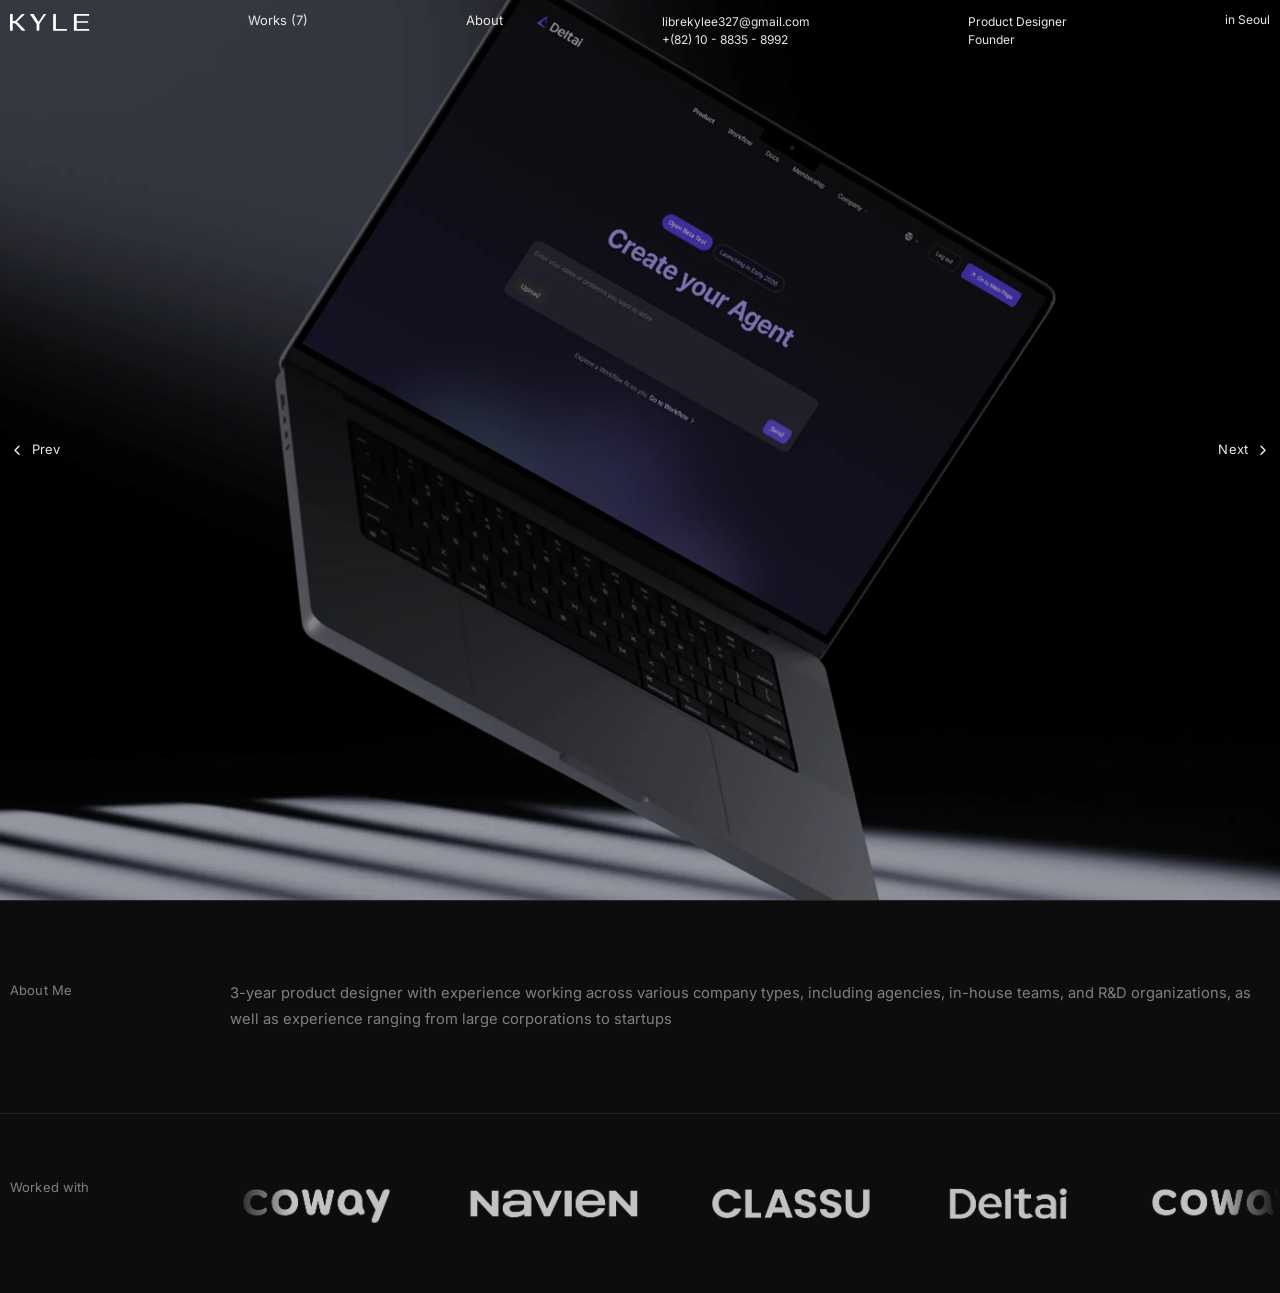
==== index.html @ 9da4c406 "about 페이지 추가" ====
<!DOCTYPE html>
<html lang="en">

<head>
  <meta charset="UTF-8">
  <meta name="viewport" content="width=device-width, initial-scale=1.0">
  <title>KYLE — Product Designer & Founder</title>
  <link rel="icon" type="image/png" href="assets/images/favicon.png">
  <!-- Open Graph -->
  <meta property="og:title" content="KYLE — Product Designer & Founder">
  <meta property="og:type" content="website">
  <meta property="og:url" content="https://leejaekyo.netlify.app">
  <meta property="og:image" content="https://leejaekyo.netlify.app/assets/images/OG Image.png">
  <!-- Twitter Card -->
  <meta name="twitter:card" content="summary_large_image">
  <meta name="twitter:title" content="KYLE — Product Designer & Founder">
  <meta name="twitter:image" content="https://leejaekyo.netlify.app/assets/images/OG Image.png">
  <link rel="preload" as="image" href="assets/images/hero-laptop.webp" type="image/webp">
  <link rel="preconnect" href="https://fonts.googleapis.com">
  <link rel="preconnect" href="https://fonts.gstatic.com" crossorigin>
  <link
    href="https://fonts.googleapis.com/css2?family=Inter:ital,wght@0,300;0,400;0,500;0,600;0,700;0,800;0,900;1,400&display=swap"
    rel="stylesheet">
  <link rel="stylesheet" href="css/reset.css">
  <link rel="stylesheet" href="css/variables.css">
  <link rel="stylesheet" href="css/typography.css">
  <link rel="stylesheet" href="css/header.css">
  <link rel="stylesheet" href="css/hero.css">
  <link rel="stylesheet" href="css/about.css">
  <link rel="stylesheet" href="css/marquee.css">
  <link rel="stylesheet" href="css/works.css">
  <link rel="stylesheet" href="css/responsive.css">
  <link rel="stylesheet" href="css/cursor-light.css">
</head>

<body>
  <div id="cursorLight" aria-hidden="true"></div>

  <header class="site-header" role="banner">
    <div class="header-inner">
      <a class="logo" href="index.html" aria-label="KYLE — Home">
        <img src="assets/images/header-logo.svg" alt="KYLE" class="logo-img">
      </a>
      <nav class="header-nav" aria-label="Main navigation">
        <a href="index.html#works" class="nav-link">Works <span class="works-count">(7)</span></a>
        <a href="about.html" class="nav-link">About</a>
      </nav>
      <div class="header-contact">
        <span>librekylee327@gmail.com</span>
        <span>+(82) 10 - 8835 - 8992</span>
      </div>
      <div class="header-role">
        <span>Product Designer</span>
        <span>Founder</span>
      </div>
      <div class="header-location">in Seoul</div>
      <button class="hamburger" aria-label="Open menu" aria-expanded="false" aria-controls="mobileNav">
        <span class="hamburger-line"></span>
        <span class="hamburger-line"></span>
        <span class="hamburger-line"></span>
      </button>
    </div>
    <nav class="mobile-nav" id="mobileNav" aria-hidden="true" aria-label="Mobile navigation">
      <a href="index.html#works">Works <span class="works-count">(7)</span></a>
      <a href="about.html">About</a>
      <span>librekylee327@gmail.com</span>
      <span>+(82) 10 - 8835 - 8992</span>
    </nav>
  </header>

  <!-- ─── View: Works ──────────────────────────────────────── -->
  <div id="viewWorks" hidden>
    <section class="works-page" aria-labelledby="works-heading">
      <div class="works-page-inner">
        <h1 class="works-heading" id="works-heading">
          Projects <span class="works-page-count"></span>
        </h1>
        <div class="works-grid">
          <article class="work-card">
            <p class="work-card-title">Deltai</p>
            <div class="work-card-thumb">
              <picture>
                <source srcset="assets/images/hero-laptop.webp" type="image/webp">
                <img src="assets/images/hero-laptop.png" alt="Deltai — AI agent design tool" loading="lazy">
              </picture>
            </div>
          </article>
          <article class="work-card">
            <p class="work-card-title">Classu</p>
            <div class="work-card-thumb">
              <picture>
                <source srcset="assets/images/hero-Classu.webp" type="image/webp">
                <img src="assets/images/hero-Classu.png" alt="Classu — mobile app" loading="lazy">
              </picture>
            </div>
          </article>
          <article class="work-card">
            <p class="work-card-title">Viewtiful Body</p>
            <div class="work-card-thumb">
              <picture>
                <source srcset="assets/images/hero-VB.webp" type="image/webp">
                <img src="assets/images/hero-VB.png" alt="Viewtiful Body — fitness app" loading="lazy">
              </picture>
            </div>
          </article>
          <article class="work-card">
            <p class="work-card-title">Ride Hailing</p>
            <div class="work-card-thumb">
              <picture>
                <source srcset="assets/images/hero-ridehailing.webp" type="image/webp">
                <img src="assets/images/hero-ridehailing.png" alt="Ride Hailing — in-car UI" loading="lazy">
              </picture>
            </div>
          </article>
          <article class="work-card">
            <p class="work-card-title">KD NAVIEN - Smart Navien GUI</p>
            <div class="work-card-thumb">
              <picture>
                <source srcset="assets/images/hero-KDN.webp" type="image/webp">
                <img src="assets/images/hero-KDN.png" alt="KD NAVIEN — Smart Navien GUI" loading="lazy">
              </picture>
            </div>
          </article>
          <article class="work-card">
            <p class="work-card-title">Movie Frame NFT Service</p>
            <div class="work-card-thumb">
              <picture>
                <source srcset="assets/images/hero-NFT.webp" type="image/webp">
                <img src="assets/images/hero-NFT.png" alt="Movie Frame NFT Service" loading="lazy">
              </picture>
            </div>
          </article>
          <article class="work-card">
            <p class="work-card-title">Vietnam E-Bike Platform(UNESCO Unitwin)</p>
            <div class="work-card-thumb">
              <picture>
                <source srcset="assets/images/hero-EV-Bike.webp" type="image/webp">
                <img src="assets/images/hero-EV-Bike.webp" alt="Vietnam E-Bike Platform — UNESCO Unitwin" loading="lazy">
              </picture>
            </div>
          </article>
        </div>
      </div>
    </section>
  </div>

  <!-- ─── View: Home ────────────────────────────────────────── -->
  <div id="viewHome">
    <main>

      <section class="hero" id="works" aria-label="Featured work">
        <div class="hero-image-wrapper">
          <picture>
            <source srcset="assets/images/hero-laptop.webp" type="image/webp">
            <img src="assets/images/hero-laptop.png" alt="Project showcase: MacBook displaying Create your Agent UI"
              class="hero-slide" id="heroSlideA" fetchpriority="high">
          </picture>
          <picture>
            <source srcset="assets/images/hero-Classu.webp" type="image/webp">
            <img src="assets/images/hero-Classu.png" alt="Project showcase: CLASSU" class="hero-slide" id="heroSlideB" loading="lazy">
          </picture>
          <picture>
            <source srcset="assets/images/hero-VB.webp" type="image/webp">
            <img src="assets/images/hero-VB.png" alt="Project showcase: VB" class="hero-slide" id="heroSlideC" loading="lazy">
          </picture>
          <picture>
            <source srcset="assets/images/hero-ridehailing.webp" type="image/webp">
            <img src="assets/images/hero-ridehailing.png" alt="Project showcase: Ride Hailing" class="hero-slide"
              id="heroSlideD" loading="lazy">
          </picture>
        </div>
        <button class="hero-nav hero-nav--prev" aria-label="Previous project">
          <svg width="14" height="14" viewBox="0 0 14 14" fill="none" aria-hidden="true">
            <path d="M9 11L5 7L9 3" stroke="currentColor" stroke-width="1.5" stroke-linecap="round"
              stroke-linejoin="round" />
          </svg>
          Prev
        </button>
        <button class="hero-nav hero-nav--next" aria-label="Next project">
          Next
          <svg width="14" height="14" viewBox="0 0 14 14" fill="none" aria-hidden="true">
            <path d="M5 3L9 7L5 11" stroke="currentColor" stroke-width="1.5" stroke-linecap="round"
              stroke-linejoin="round" />
          </svg>
        </button>
      </section>

      <section class="about-me" id="about" aria-labelledby="about-heading">
        <div class="about-inner">
          <h2 class="section-label" id="about-heading">About Me</h2>
          <div class="about-body">
            <p>3-year product designer with experience working across various company types, including agencies,
              in-house teams, and R&D organizations, as well as experience ranging from large corporations to startups
            </p>
          </div>
        </div>
      </section>

      <section class="worked-with" aria-label="Companies worked with">
        <div class="worked-with-inner">
          <h2 class="section-label">Worked with</h2>
          <div class="marquee-outer" aria-hidden="true">
            <div class="marquee-track" id="marqueeTrack">
              <span class="marquee-item"><img src="assets/images/logos/coway.png" alt="coway" class="brand-logo"></span>
              <span class="marquee-item"><img src="assets/images/logos/navien.png" alt="navien"
                  class="brand-logo"></span>
              <span class="marquee-item"><img src="assets/images/logos/classu.png" alt="CLASSU"
                  class="brand-logo"></span>
              <span class="marquee-item"><img src="assets/images/logos/deltai.png" alt="Deltai"
                  class="brand-logo"></span>
              <!-- Duplicate set for seamless infinite loop -->
              <span class="marquee-item" aria-hidden="true"><img src="assets/images/logos/coway.png" alt=""
                  class="brand-logo"></span>
              <span class="marquee-item" aria-hidden="true"><img src="assets/images/logos/navien.png" alt=""
                  class="brand-logo"></span>
              <span class="marquee-item" aria-hidden="true"><img src="assets/images/logos/classu.png" alt=""
                  class="brand-logo"></span>
              <span class="marquee-item" aria-hidden="true"><img src="assets/images/logos/deltai.png" alt=""
                  class="brand-logo"></span>
            </div>
          </div>
        </div>
      </section>

    </main>
  </div><!-- /viewHome -->

  <script src="js/nav.js"></script>
  <script src="js/marquee.js"></script>
  <script src="js/hero.js"></script>
  <script src="js/works.js"></script>
  <script src="js/cursor-light.js"></script>
</body>

</html>
---- css/variables.css ----
:root {
  /* Colors — surfaces */
  --color-bg:             #0d0d0d;
  --color-bg-hero:        #111111;

  /* Colors — text hierarchy */
  /* --color-fg       10.7:1 contrast — primary body text, softer than pure white */
  /* --color-fg-muted  4.9:1 contrast — secondary labels, captions (WCAG AA ✓)   */
  /* --color-fg-dim    2.5:1           — decorative only, never for readable text  */
  /* --color-fg-overlay 21:1           — text on dark images / transparent header */
  --color-fg:             #c0c0c0;
  --color-fg-muted:       #808080;
  --color-fg-dim:         #484848;
  --color-fg-overlay:     #e8e8e8;

  /* Colors — borders */
  --color-border:         rgba(255, 255, 255, 0.10);
  --color-border-strong:  rgba(255, 255, 255, 0.16);

  /* Typography */
  --font-primary: 'Inter', -apple-system, BlinkMacSystemFont, 'Segoe UI', sans-serif;

  /* Layout */
  --header-height:      52px;
  --container-max:      1440px;
  --pad-desktop:        10px;
  --pad-tablet:         10px;
  --pad-mobile:         20px;

  /* Animation */
  --marquee-duration:   32s;
  --ease-out:           cubic-bezier(0.16, 1, 0.3, 1);
  --transition-fast:    120ms ease;
  --transition-base:    220ms ease;
}
---- css/typography.css ----
body {
  font-family: var(--font-primary);
  font-size: 14px;
  line-height: 1.5;
  font-weight: 400;
}

.section-label {
  font-size: 13px;
  font-weight: 400;
  color: var(--color-fg-muted);
  letter-spacing: 0.01em;
  line-height: 1.4;
}
---- css/header.css ----
.site-header {
  position: fixed;
  top: 0;
  left: 0;
  right: 0;
  z-index: 100;
  height: var(--header-height);
  /* Transparent — overlays hero image, no background fill */
}

/* ─── Flex row: each item is a direct participant in space-between ── */
.header-inner {
  display: flex;
  justify-content: space-between;
  align-items: flex-start;
  height: 100%;
  padding: 14px var(--pad-desktop) 0;
  max-width: var(--container-max);
  margin: 0 auto;
}

/* ─── Logo ───────────────────────────────────────────────────── */
.logo {
  display: flex;
  align-items: flex-start;
  flex-shrink: 0;
}

.logo-img {
  height: 17px;
  width: auto;
  display: block;
}

/* ─── Nav: display:contents makes each <a> a direct flex item ── */
.header-nav {
  display: contents;
}

.nav-link {
  font-size: 13px;
  font-weight: 400;
  color: var(--color-fg-overlay);
  line-height: 1;
  white-space: nowrap;
  transition: color var(--transition-fast);
}

.nav-link:hover {
  color: var(--color-fg);
}

.works-count {
  color: var(--color-fg-overlay);
}

/* ─── Contact — left-aligned, two lines ─────────────────────── */
.header-contact {
  display: flex;
  flex-direction: column;
  align-items: flex-start;
  gap: 2px;
}

.header-contact span {
  font-size: 12px;
  color: var(--color-fg-overlay);
  line-height: 1.3;
  white-space: nowrap;
}

/* ─── Role — left-aligned, two lines ────────────────────────── */
.header-role {
  display: flex;
  flex-direction: column;
  align-items: flex-start;
  gap: 2px;
}

.header-role span {
  font-size: 12px;
  color: var(--color-fg-overlay);
  line-height: 1.3;
  white-space: nowrap;
}

/* ─── Location ───────────────────────────────────────────────── */
.header-location {
  font-size: 12px;
  color: var(--color-fg-overlay);
  line-height: 1;
  white-space: nowrap;
}

/* ─── Hamburger (hidden on desktop/tablet) ───────────────────── */
.hamburger {
  display: none;
  flex-direction: column;
  justify-content: flex-start;
  gap: 5px;
  width: 20px;
  flex-shrink: 0;
  padding-top: 1px;
}

.hamburger-line {
  display: block;
  width: 100%;
  height: 1px;
  background: var(--color-fg-overlay);
  transition: transform var(--transition-base), opacity var(--transition-base);
}

.hamburger[aria-expanded="true"] .hamburger-line:nth-child(1) {
  transform: translateY(6px) rotate(45deg);
}

.hamburger[aria-expanded="true"] .hamburger-line:nth-child(2) {
  opacity: 0;
}

.hamburger[aria-expanded="true"] .hamburger-line:nth-child(3) {
  transform: translateY(-6px) rotate(-45deg);
}

/* ─── Mobile nav drawer (gets background to be readable) ─────── */
.mobile-nav {
  display: none;
  flex-direction: column;
  position: absolute;
  top: var(--header-height);
  left: 0;
  right: 0;
  background: var(--color-bg);
  border-bottom: 1px solid var(--color-border);
  pointer-events: none;
  opacity: 0;
  transform: translateY(-8px);
  transition: opacity var(--transition-base), transform var(--transition-base);
}

.mobile-nav.mobile-nav--open {
  pointer-events: auto;
  opacity: 1;
  transform: translateY(0);
}

.mobile-nav a {
  display: block;
  padding: 14px var(--pad-mobile);
  font-size: 14px;
  color: var(--color-fg-overlay);
  border-bottom: 1px solid var(--color-border);
  transition: color var(--transition-fast);
}

.mobile-nav a:hover {
  color: var(--color-fg);
}
---- css/hero.css ----
.hero {
  position: relative;
  width: 100%;
  height: 100vh;
  overflow: hidden;
  background: var(--color-bg-hero);
  display: flex;
  align-items: center;
  justify-content: center;
}

/* Clips the zoom effect to hero bounds */
.hero-image-wrapper {
  position: absolute;
  inset: 0;
  overflow: hidden;
}

/* Slide: hidden by default, active slide fades in and zooms */
.hero-slide {
  position: absolute;
  inset: 0;
  width: 100%;
  height: 100%;
  object-fit: cover;
  object-position: center center;
  transform-origin: center center;
  transform: scale(1);
  opacity: 0;
  will-change: transform, opacity;
  transition: transform 4s linear, opacity 2s ease;
}

.hero-slide--active {
  opacity: 1;
}

.hero-slide--zoomed {
  transform: scale(1.15);
}

/* ─── Prev / Next controls ───────────────────────────────────── */
.hero-nav {
  position: absolute;
  top: 50%;
  transform: translateY(-50%);
  display: flex;
  align-items: center;
  gap: 8px;
  font-size: 13px;
  font-weight: 400;
  color: var(--color-fg-overlay);
  z-index: 10;
  transition: color var(--transition-fast);
  letter-spacing: 0.01em;
}

.hero-nav:hover {
  color: var(--color-fg-overlay);
}

.hero-nav--prev {
  left: var(--pad-desktop);
}

.hero-nav--next {
  right: var(--pad-desktop);
}

.hero-nav svg {
  flex-shrink: 0;
  transition: transform var(--transition-fast);
}

.hero-nav--prev:hover svg {
  transform: translateX(-3px);
}

.hero-nav--next:hover svg {
  transform: translateX(3px);
}
---- css/about.css ----
.about-me {
  border-top: 1px solid var(--color-border);
  scroll-margin-top: var(--header-height);
}

.about-inner {
  display: grid;
  grid-template-columns: 220px 1fr;
  gap: var(--space-section, 0);
  padding: 80px var(--pad-desktop);
  max-width: var(--container-max);
  margin: 0 auto;
}

.about-body p {
  font-size: clamp(14px, 1.15vw, 16px);
  font-weight: 400;
  color: var(--color-fg-muted);
  line-height: 1.75;
  width: 100%;
}
---- css/marquee.css ----
.worked-with {
  border-top: 1px solid var(--color-border);
}

.worked-with-inner {
  display: grid;
  grid-template-columns: 220px 1fr;
  align-items: start;
  padding: 64px 0 64px var(--pad-desktop);
  max-width: var(--container-max);
  margin: 0 auto;
  overflow: hidden;
}

/* ─── Marquee track ──────────────────────────────────────────── */
.marquee-outer {
  overflow: hidden;
  /* Soft fade at left and right edges */
  -webkit-mask-image: linear-gradient(
    to right,
    transparent 0%,
    black 6%,
    black 94%,
    transparent 100%
  );
  mask-image: linear-gradient(
    to right,
    transparent 0%,
    black 6%,
    black 94%,
    transparent 100%
  );
}

.marquee-track {
  display: flex;
  align-items: center;
  gap: clamp(32px, 5vw, 80px);
  width: max-content;
  animation: marquee-scroll var(--marquee-duration) linear infinite;
  will-change: transform;
}

.marquee-outer:hover .marquee-track {
  animation-play-state: paused;
}

@keyframes marquee-scroll {
  from { transform: translateX(0); }
  to   { transform: translateX(-50%); }
}

/* ─── Brand logo images ──────────────────────────────────────── */
.marquee-item {
  display: flex;
  align-items: center;
  flex-shrink: 0;
}

.brand-logo {
  height: clamp(29px, 4vw, 52px);
  width: auto;
  object-fit: contain;
  /* Force white on dark background */
  filter: brightness(0) invert(1);
  opacity: 0.75;
  transition: opacity var(--transition-fast);
}

.marquee-item:hover .brand-logo {
  opacity: 1;
}
---- css/works.css ----
/* ─── Works page (shown when navigating to #works) ──────────── */
.works-page {
  min-height: 100vh;
  padding-top: 132px;
  padding-bottom: 80px;
}

.works-page-inner {
  width: 100%;
  max-width: var(--container-max);
  margin: 0 auto;
  padding: 0 var(--pad-desktop);
}

.works-heading {
  font-size: 36px;
  font-weight: 300;
  color: var(--color-fg-muted);
  line-height: 1;
  letter-spacing: -0.02em;
  margin-bottom: 48px;
}

/* ─── Grid ──────────────────────────────────────────────────── */
.works-grid {
  display: grid;
  grid-template-columns: repeat(4, 1fr);
  column-gap: 2px;
  row-gap: 32px;
}

/* ─── Card ──────────────────────────────────────────────────── */
.work-card {
  display: flex;
  flex-direction: column;
  gap: 16px;
}

.work-card-title {
  font-size: 13px;
  font-weight: 400;
  color: var(--color-fg-muted);
  line-height: 1;
}

.work-card-thumb {
  overflow: hidden;
  width: 100%;
  aspect-ratio: 4 / 3;
}

.work-card-thumb img {
  width: 100%;
  height: 100%;
  object-fit: cover;
  display: block;
  will-change: transform;
  /* 이탈: 빠르게 복귀 */
  transition: transform 350ms var(--ease-out);
}

.work-card:hover .work-card-thumb img {
  transform: scale(1.05);
  /* 진입: 살짝 오버슈트하는 스프링감 */
  transition: transform 800ms cubic-bezier(0.34, 1.56, 0.64, 1);
}
---- css/responsive.css ----
/* ════════════════════════════════════════════════════════════════
   Responsive — desktop-first
   Breakpoints: 800px (tablet)  |  480px (mobile)
   ════════════════════════════════════════════════════════════════ */

/* ─── Tablet: ≤ 800px ────────────────────────────────────────── */
@media (max-width: 800px) {

  /* Header: tighter padding, hide role — 5 items remain: KYLE | Works | About | contact | in Seoul */
  .header-inner {
    padding: 14px var(--pad-tablet) 0;
  }

  .header-role {
    display: none;
  }

  /* Hero */
  .hero-nav--prev { left: var(--pad-tablet); }
  .hero-nav--next { right: var(--pad-tablet); }

  /* About Me */
  .about-inner {
    padding: 64px var(--pad-tablet);
  }

  /* Worked With */
  .worked-with-inner {
    padding: 48px 0 48px var(--pad-tablet);
  }

  /* Works page */
  .works-page-inner {
    padding: 0 var(--pad-tablet);
  }

  .works-heading {
    font-size: 30px;
    margin-bottom: 32px;
  }

  .works-grid {
    grid-template-columns: repeat(2, 1fr);
  }
}

/* ─── Mobile: ≤ 480px ────────────────────────────────────────── */
@media (max-width: 480px) {

  /* Header: 3 items remain — KYLE | contact | hamburger */
  .header-inner {
    padding: 14px var(--pad-mobile) 0;
  }

  /* Hide nav links individually (nav itself is display:contents) */
  .nav-link {
    display: none;
  }

  .header-role,
  .header-location {
    display: none;
  }

  .hamburger {
    display: flex;
  }

  .mobile-nav {
    display: flex;
  }

  .header-contact a {
    font-size: 11px;
  }

  /* Hero */
  .hero-nav {
    font-size: 12px;
    top: auto;
    transform: none;
    bottom: 20px;
  }

  .hero-nav--prev { left: var(--pad-mobile); }
  .hero-nav--next { right: var(--pad-mobile); }

  /* About Me — single column */
  .about-inner {
    grid-template-columns: 1fr;
    gap: 16px;
    padding: 48px var(--pad-mobile);
  }

  /* Worked With — label stacks above marquee */
  .worked-with-inner {
    grid-template-columns: 1fr;
    gap: 24px;
    padding: 40px 0 40px var(--pad-mobile);
  }

  .brand-logo {
    height: clamp(28px, 8vw, 44px);
  }

  /* Works page */
  .works-page {
    padding-top: calc(var(--header-height) + 32px);
    padding-bottom: 48px;
  }

  .works-page-inner {
    padding: 0 var(--pad-mobile);
  }

  .works-heading {
    font-size: 26px;
    margin-bottom: 24px;
  }

  .works-grid {
    grid-template-columns: 1fr;
    column-gap: 0;
    row-gap: 24px;
  }
}
---- css/cursor-light.css ----
#cursorLight {
  position: fixed;
  inset: 0;
  pointer-events: none;
  z-index: 9999;
  opacity: 0;
  transition: opacity 600ms var(--ease-out);
  background: radial-gradient(
    280px circle at var(--mx, -9999px) var(--my, -9999px),
    rgba(200, 200, 220, 0.035),
    transparent 70%
  );
}

#cursorLight.is-active {
  opacity: 1;
}

@media (hover: none) {
  #cursorLight {
    display: none;
  }
}
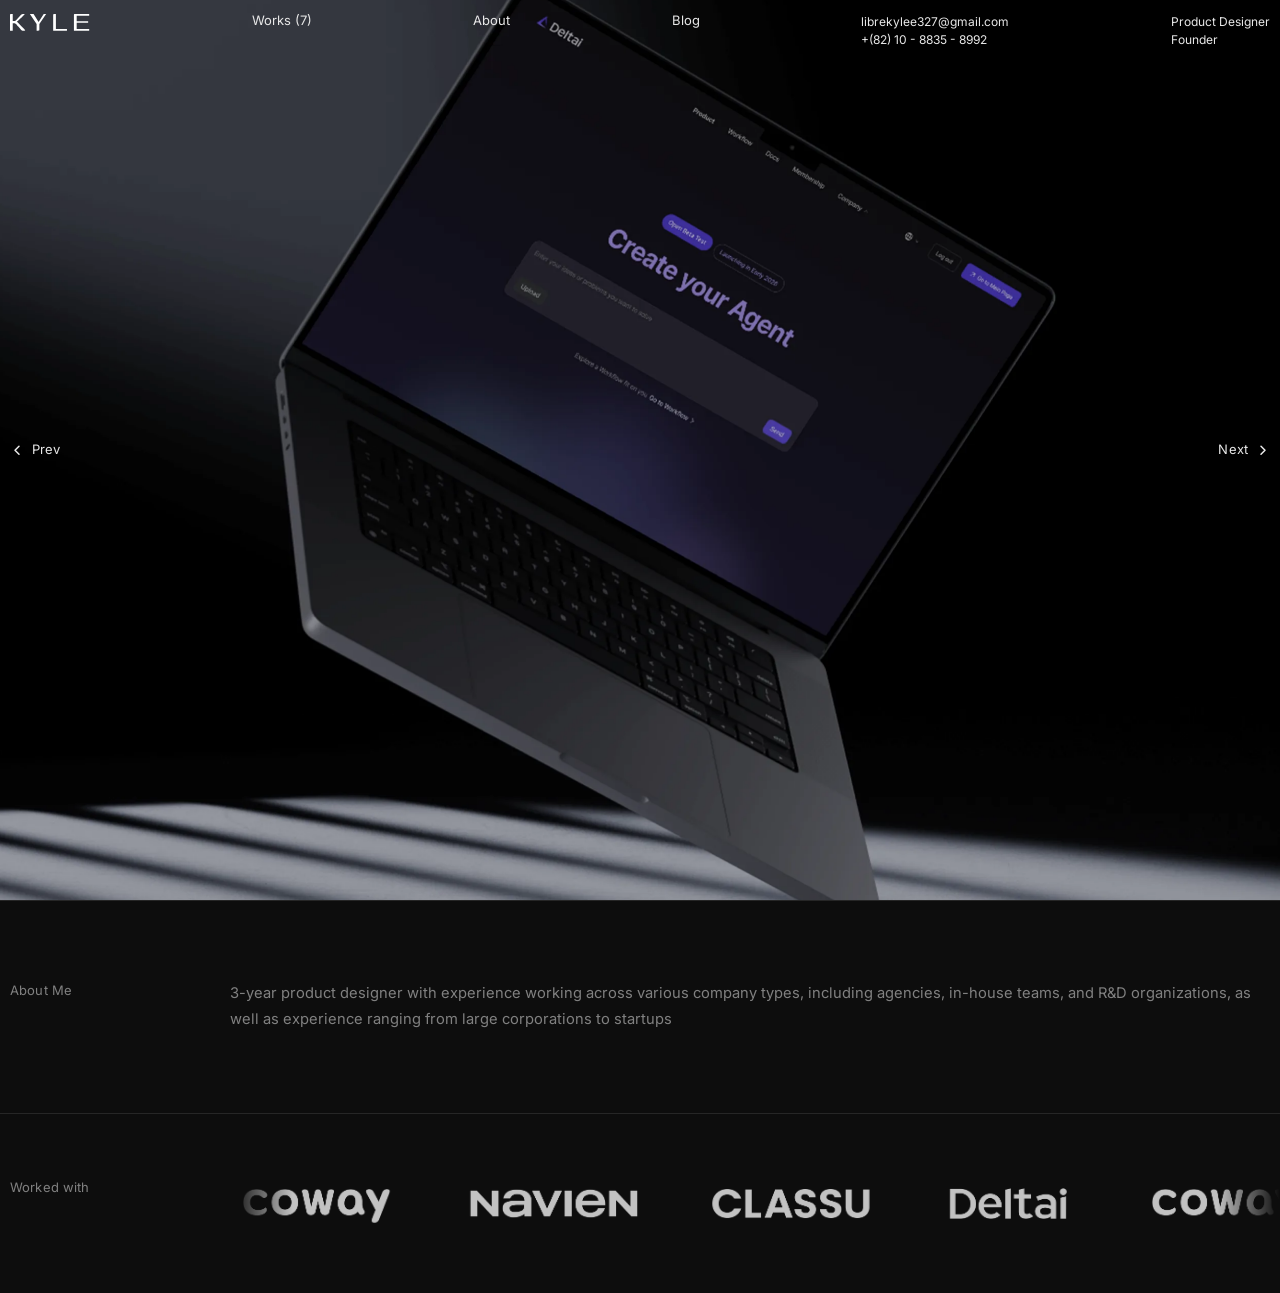
==== commit 8a75d66e: "GNB 변경" ====
--- a/index.html
+++ b/index.html
@@ -3,7 +3,7 @@
 
 <head>
   <meta charset="UTF-8">
-  <meta name="viewport" content="width=device-width, initial-scale=1.0">
+  <meta name="viewport" content="width=device-width, initial-scale=1.0, viewport-fit=cover">
   <title>KYLE — Product Designer & Founder</title>
   <link rel="icon" type="image/png" href="assets/images/favicon.png">
   <!-- Open Graph -->
@@ -38,33 +38,37 @@
 
   <header class="site-header" role="banner">
     <div class="header-inner">
-      <a class="logo" href="index.html" aria-label="KYLE — Home">
+      <a class="logo" href="#" aria-label="KYLE — Home">
         <img src="assets/images/header-logo.svg" alt="KYLE" class="logo-img">
       </a>
+
       <nav class="header-nav" aria-label="Main navigation">
-        <a href="index.html#works" class="nav-link">Works <span class="works-count">(7)</span></a>
+        <a href="#works" class="nav-link">Works <span class="works-count">(4)</span></a>
         <a href="about.html" class="nav-link">About</a>
+        <a href="blog.html" class="nav-link">Blog</a>
       </nav>
+
       <div class="header-contact">
-        <span>librekylee327@gmail.com</span>
-        <span>+(82) 10 - 8835 - 8992</span>
+        <a href="mailto:librekylee327@gmail.com">librekylee327@gmail.com</a>
+        <a href="tel:+821088358992">+(82) 10 - 8835 - 8992</a>
       </div>
+
       <div class="header-role">
         <span>Product Designer</span>
         <span>Founder</span>
       </div>
-      <div class="header-location">in Seoul</div>
+
       <button class="hamburger" aria-label="Open menu" aria-expanded="false" aria-controls="mobileNav">
         <span class="hamburger-line"></span>
         <span class="hamburger-line"></span>
         <span class="hamburger-line"></span>
       </button>
     </div>
+
     <nav class="mobile-nav" id="mobileNav" aria-hidden="true" aria-label="Mobile navigation">
-      <a href="index.html#works">Works <span class="works-count">(7)</span></a>
+      <a href="#works">Works <span class="works-count">(4)</span></a>
       <a href="about.html">About</a>
-      <span>librekylee327@gmail.com</span>
-      <span>+(82) 10 - 8835 - 8992</span>
+      <a href="blog.html">Blog</a>
     </nav>
   </header>
 
--- a/css/header.css
+++ b/css/header.css
@@ -4,7 +4,8 @@
   left: 0;
   right: 0;
   z-index: 100;
-  height: var(--header-height);
+  height: calc(var(--header-height) + env(safe-area-inset-top));
+  padding-top: env(safe-area-inset-top);
   /* Transparent — overlays hero image, no background fill */
 }
 
@@ -62,11 +63,20 @@
   gap: 2px;
 }
 
+.header-contact a,
 .header-contact span {
   font-size: 12px;
   color: var(--color-fg-overlay);
   line-height: 1.3;
   white-space: nowrap;
+}
+
+.header-contact a {
+  transition: color var(--transition-fast);
+}
+
+.header-contact a:hover {
+  color: var(--color-fg);
 }
 
 /* ─── Role — left-aligned, two lines ────────────────────────── */
@@ -81,14 +91,6 @@
   font-size: 12px;
   color: var(--color-fg-overlay);
   line-height: 1.3;
-  white-space: nowrap;
-}
-
-/* ─── Location ───────────────────────────────────────────────── */
-.header-location {
-  font-size: 12px;
-  color: var(--color-fg-overlay);
-  line-height: 1;
   white-space: nowrap;
 }
 
@@ -131,7 +133,6 @@
   top: var(--header-height);
   left: 0;
   right: 0;
-  background: var(--color-bg);
   border-bottom: 1px solid var(--color-border);
   pointer-events: none;
   opacity: 0;
--- a/css/responsive.css
+++ b/css/responsive.css
@@ -70,7 +70,8 @@
     display: flex;
   }
 
-  .header-contact a {
+  .header-contact a,
+  .header-contact span {
     font-size: 11px;
   }
 
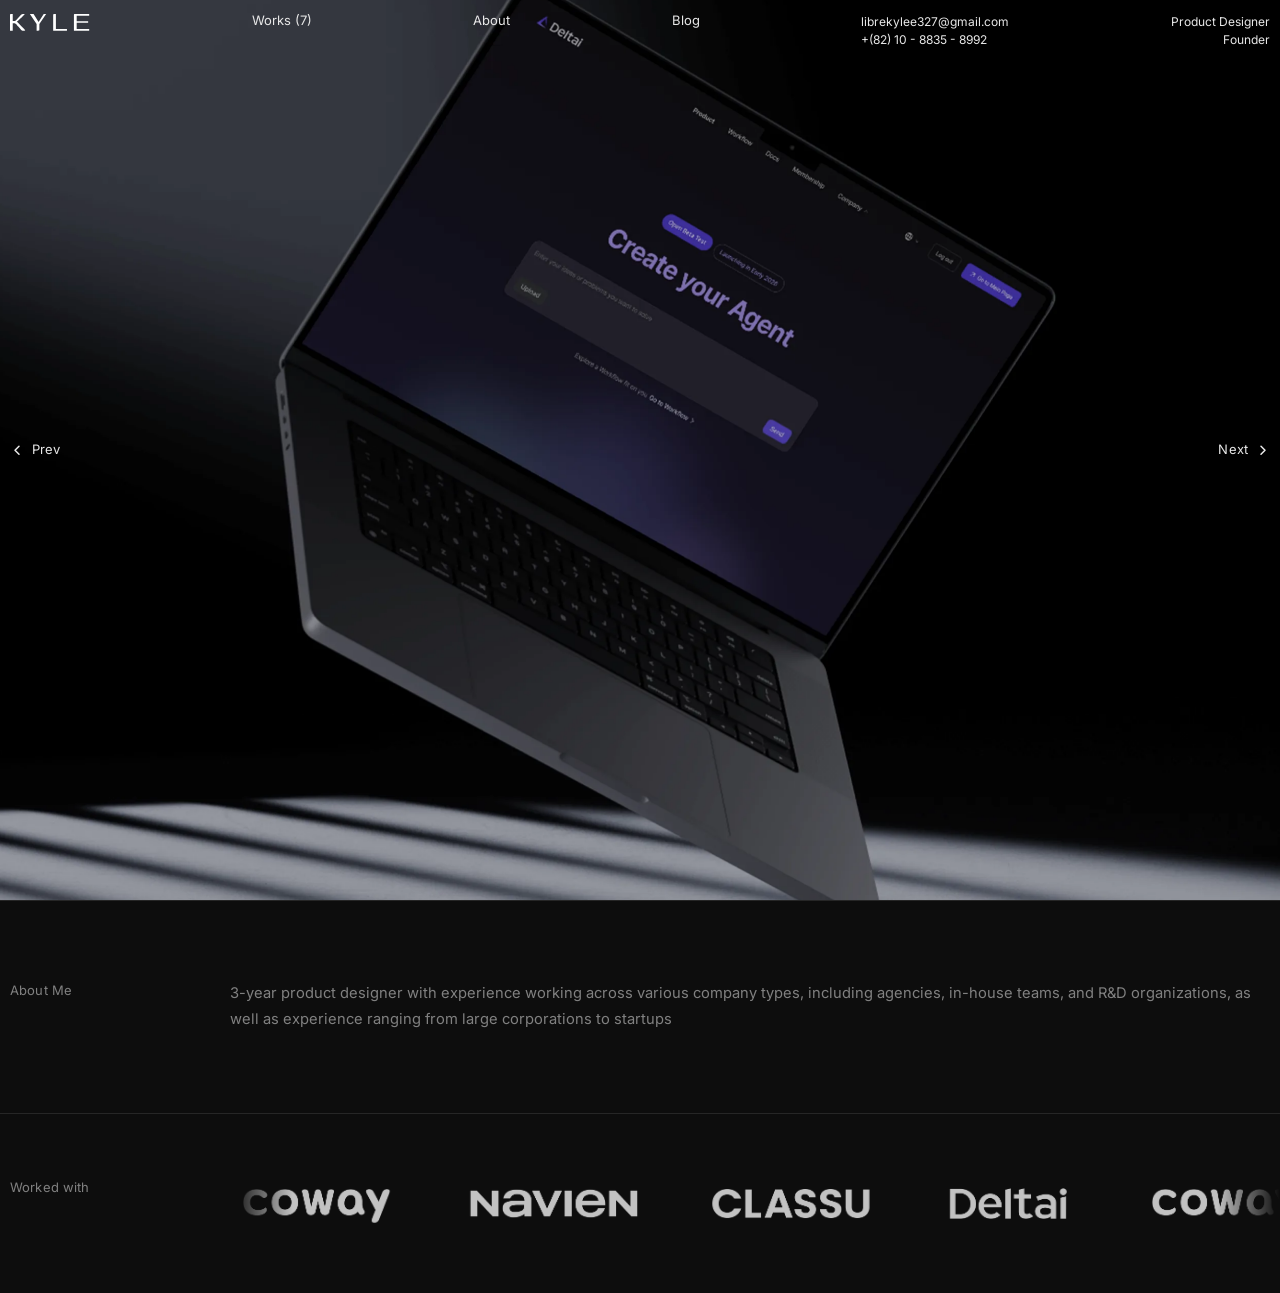
==== commit 200bcbc0: "Blog 페이지 생성" ====
--- a/index.html
+++ b/index.html
@@ -36,41 +36,7 @@
 <body>
   <div id="cursorLight" aria-hidden="true"></div>
 
-  <header class="site-header" role="banner">
-    <div class="header-inner">
-      <a class="logo" href="#" aria-label="KYLE — Home">
-        <img src="assets/images/header-logo.svg" alt="KYLE" class="logo-img">
-      </a>
-
-      <nav class="header-nav" aria-label="Main navigation">
-        <a href="#works" class="nav-link">Works <span class="works-count">(4)</span></a>
-        <a href="about.html" class="nav-link">About</a>
-        <a href="blog.html" class="nav-link">Blog</a>
-      </nav>
-
-      <div class="header-contact">
-        <a href="mailto:librekylee327@gmail.com">librekylee327@gmail.com</a>
-        <a href="tel:+821088358992">+(82) 10 - 8835 - 8992</a>
-      </div>
-
-      <div class="header-role">
-        <span>Product Designer</span>
-        <span>Founder</span>
-      </div>
-
-      <button class="hamburger" aria-label="Open menu" aria-expanded="false" aria-controls="mobileNav">
-        <span class="hamburger-line"></span>
-        <span class="hamburger-line"></span>
-        <span class="hamburger-line"></span>
-      </button>
-    </div>
-
-    <nav class="mobile-nav" id="mobileNav" aria-hidden="true" aria-label="Mobile navigation">
-      <a href="#works">Works <span class="works-count">(4)</span></a>
-      <a href="about.html">About</a>
-      <a href="blog.html">Blog</a>
-    </nav>
-  </header>
+  <div id="header-placeholder"></div>
 
   <!-- ─── View: Works ──────────────────────────────────────── -->
   <div id="viewWorks" hidden>
@@ -229,7 +195,7 @@
     </main>
   </div><!-- /viewHome -->
 
-  <script src="js/nav.js"></script>
+  <script src="js/header.js"></script>
   <script src="js/marquee.js"></script>
   <script src="js/hero.js"></script>
   <script src="js/works.js"></script>
--- a/css/header.css
+++ b/css/header.css
@@ -47,7 +47,8 @@
   transition: color var(--transition-fast);
 }
 
-.nav-link:hover {
+.nav-link:hover,
+.nav-link--active {
   color: var(--color-fg);
 }
 
@@ -83,7 +84,7 @@
 .header-role {
   display: flex;
   flex-direction: column;
-  align-items: flex-start;
+  align-items: flex-end;
   gap: 2px;
 }
 
--- a/css/responsive.css
+++ b/css/responsive.css
@@ -6,7 +6,7 @@
 /* ─── Tablet: ≤ 800px ────────────────────────────────────────── */
 @media (max-width: 800px) {
 
-  /* Header: tighter padding, hide role — 5 items remain: KYLE | Works | About | contact | in Seoul */
+  /* Header: tighter padding, hide role — KYLE | Works | About | Blog | contact */
   .header-inner {
     padding: 14px var(--pad-tablet) 0;
   }
@@ -47,7 +47,7 @@
 /* ─── Mobile: ≤ 480px ────────────────────────────────────────── */
 @media (max-width: 480px) {
 
-  /* Header: 3 items remain — KYLE | contact | hamburger */
+  /* Header: 3 items remain — KYLE | contact | hamburger (nav links → mobile drawer) */
   .header-inner {
     padding: 14px var(--pad-mobile) 0;
   }
@@ -57,8 +57,7 @@
     display: none;
   }
 
-  .header-role,
-  .header-location {
+  .header-role {
     display: none;
   }
 
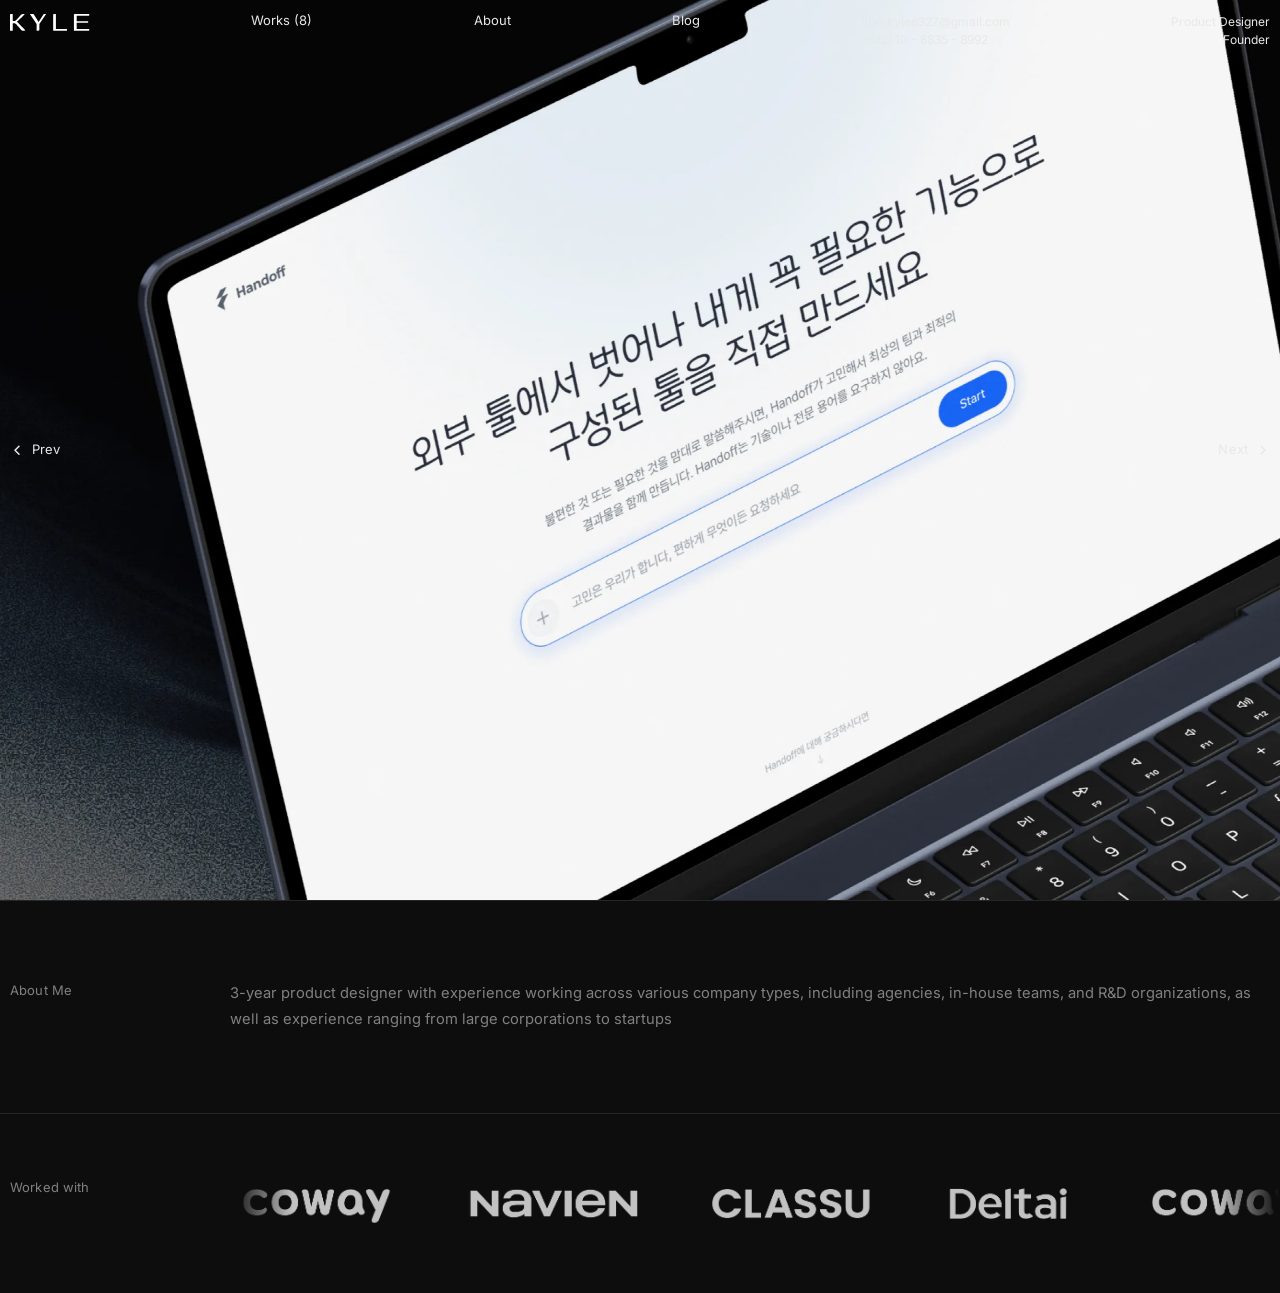
==== commit 56e400db: "Handoff 프로젝트 추가 및 GNB Works 카운트 단일화 - hero-Handoff 이미지(webp) 히어로 첫 슬라이드 + Work 그리드 카드로 추가 - LCP 최적화(" ====
--- a/index.html
+++ b/index.html
@@ -15,7 +15,7 @@
   <meta name="twitter:card" content="summary_large_image">
   <meta name="twitter:title" content="KYLE — Product Designer & Founder">
   <meta name="twitter:image" content="https://leejaekyo.netlify.app/assets/images/OG Image.png">
-  <link rel="preload" as="image" href="assets/images/hero-laptop.webp" type="image/webp">
+  <link rel="preload" as="image" href="assets/images/hero-Handoff.webp" type="image/webp">
   <link rel="preconnect" href="https://fonts.googleapis.com">
   <link rel="preconnect" href="https://fonts.gstatic.com" crossorigin>
   <link
@@ -47,6 +47,15 @@
         </h1>
         <div class="works-grid">
           <article class="work-card">
+            <p class="work-card-title">Handoff</p>
+            <div class="work-card-thumb">
+              <picture>
+                <source srcset="assets/images/hero-Handoff.webp" type="image/webp">
+                <img src="assets/images/hero-Handoff.webp" alt="Handoff" loading="lazy">
+              </picture>
+            </div>
+          </article>
+          <article class="work-card">
             <p class="work-card-title">Deltai</p>
             <div class="work-card-thumb">
               <picture>
@@ -121,9 +130,14 @@
       <section class="hero" id="works" aria-label="Featured work">
         <div class="hero-image-wrapper">
           <picture>
+            <source srcset="assets/images/hero-Handoff.webp" type="image/webp">
+            <img src="assets/images/hero-Handoff.webp" alt="Project showcase: Handoff"
+              class="hero-slide" id="heroSlideHandoff" fetchpriority="high">
+          </picture>
+          <picture>
             <source srcset="assets/images/hero-laptop.webp" type="image/webp">
             <img src="assets/images/hero-laptop.png" alt="Project showcase: MacBook displaying Create your Agent UI"
-              class="hero-slide" id="heroSlideA" fetchpriority="high">
+              class="hero-slide" id="heroSlideA" loading="lazy">
           </picture>
           <picture>
             <source srcset="assets/images/hero-Classu.webp" type="image/webp">
--- a/css/header.css
+++ b/css/header.css
@@ -29,7 +29,7 @@
 
 .logo-img {
   height: 17px;
-  width: auto;
+  width: 80px;
   display: block;
 }
 
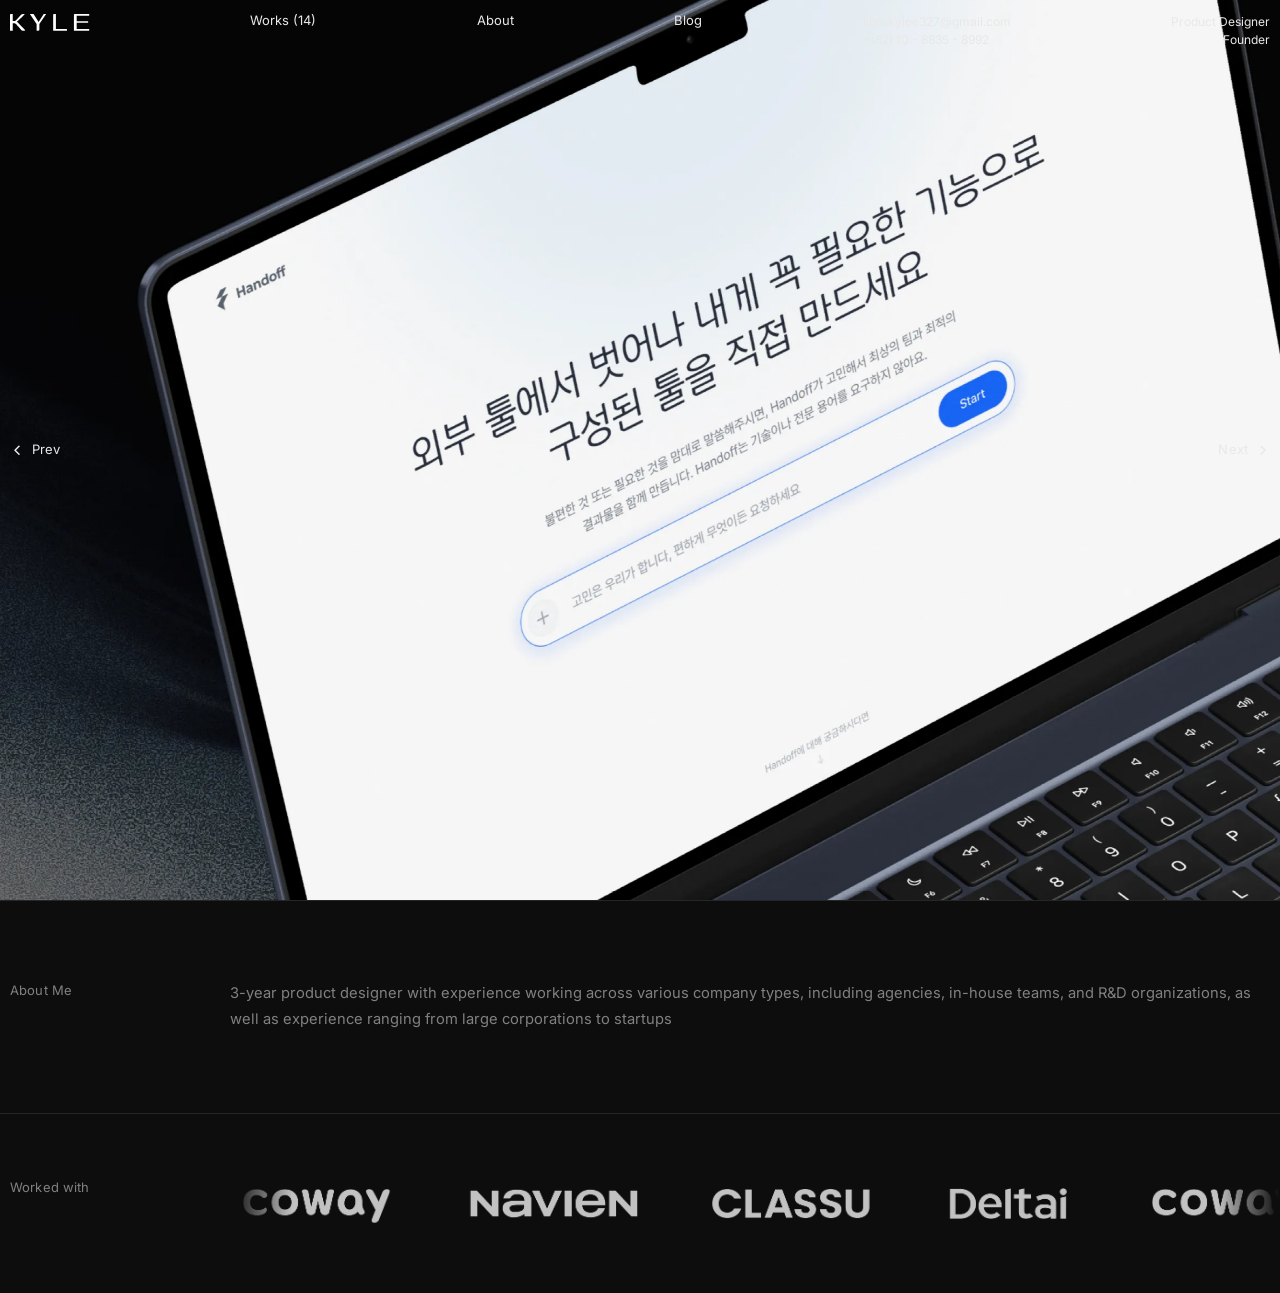
==== commit 4b380d7c: "Works에 Projects 섹션 추가 — 자동화·리서치 파이프라인 6건을 아코디언으로 - Services(기존 8건)와 Projects(6건)로 그룹 분리, 헤더 Works 개수" ====
--- a/index.html
+++ b/index.html
@@ -36,16 +36,45 @@
 <body>
   <div id="cursorLight" aria-hidden="true"></div>
 
-  <div id="header-placeholder"></div>
+  <header class="site-header" role="banner">
+    <div class="header-inner">
+      <a class="logo" href="/" aria-label="KYLE — Home">
+        <img src="/assets/images/header-logo.svg" alt="KYLE" class="logo-img">
+      </a>
+      <nav class="header-nav" aria-label="Main navigation">
+        <a href="#works" class="nav-link">Works <span class="works-count"></span></a>
+        <a href="/about" class="nav-link">About</a>
+        <a href="/blog" class="nav-link">Blog</a>
+      </nav>
+      <div class="header-contact">
+        <a href="mailto:librekylee327@gmail.com">librekylee327@gmail.com</a>
+        <a href="tel:+821088358992">+(82) 10 - 8835 - 8992</a>
+      </div>
+      <div class="header-role">
+        <span>Product Designer</span>
+        <span>Founder</span>
+      </div>
+      <button class="hamburger" aria-label="Open menu" aria-expanded="false" aria-controls="mobileNav">
+        <span class="hamburger-line"></span>
+        <span class="hamburger-line"></span>
+        <span class="hamburger-line"></span>
+      </button>
+    </div>
+    <nav class="mobile-nav" id="mobileNav" aria-hidden="true" aria-label="Mobile navigation">
+      <a href="#works">Works <span class="works-count"></span></a>
+      <a href="/about">About</a>
+      <a href="/blog">Blog</a>
+    </nav>
+  </header>
 
   <!-- ─── View: Works ──────────────────────────────────────── -->
   <div id="viewWorks" hidden>
     <section class="works-page" aria-labelledby="works-heading">
       <div class="works-page-inner">
         <h1 class="works-heading" id="works-heading">
-          Projects <span class="works-page-count"></span>
+          Services <span class="works-page-count" data-count-for="servicesGrid"></span>
         </h1>
-        <div class="works-grid">
+        <div class="works-grid" id="servicesGrid">
           <article class="work-card">
             <p class="work-card-title">Handoff</p>
             <div class="work-card-thumb">
@@ -118,6 +147,136 @@
               </picture>
             </div>
           </article>
+        </div>
+
+        <!-- ─── Projects: pipelines & automation (accordion list, no thumbnail) ── -->
+        <div class="works-group" role="region" aria-labelledby="projects-heading">
+          <h2 class="works-heading works-heading--group" id="projects-heading">
+            Projects <span class="works-page-count" data-count-for="projectsGrid"></span>
+          </h2>
+          <p class="works-group-lead">AX-native. Systems I vibe-coded to run our startup.</p>
+          <ul class="project-list" id="projectsGrid">
+            <li class="project-item">
+              <h3 class="project-item-heading">
+                <button class="project-item-toggle" type="button" aria-expanded="false" aria-controls="panel-donna-personal-assistant" id="toggle-donna-personal-assistant">
+                  <span class="project-item-date">2026</span>
+                  <span class="project-item-title">Donna — Personal Assistant</span>
+                  <span class="project-item-type">Agent</span>
+                  <span class="project-item-stat">4 reports / day</span>
+                  <span class="project-item-icon" aria-hidden="true"></span>
+                </button>
+              </h3>
+              <div class="project-item-panel" id="panel-donna-personal-assistant" role="region" aria-labelledby="toggle-donna-personal-assistant">
+                <div class="project-item-panel-clip">
+                  <div class="project-item-panel-inner">
+                    <p class="project-item-desc">Slack assistant that briefs my day, triages mail and books my calendar.</p>
+                    <ol class="project-item-flow" aria-label="Process"><li>Mail</li><li>Calendar</li><li>Notes</li><li>Triage</li><li>Slack</li></ol>
+                    <ul class="project-item-stack" aria-label="Built with"><li>Claude Code</li><li>Slack Bolt</li><li>Gmail</li><li>Google Calendar</li><li>launchd</li></ul>
+                  </div>
+                </div>
+              </div>
+            </li>
+            <li class="project-item">
+              <h3 class="project-item-heading">
+                <button class="project-item-toggle" type="button" aria-expanded="false" aria-controls="panel-weekly-reels-pipeline" id="toggle-weekly-reels-pipeline">
+                  <span class="project-item-date">2026</span>
+                  <span class="project-item-title">Weekly Reels Pipeline</span>
+                  <span class="project-item-type">Automation</span>
+                  <span class="project-item-stat">½ day → 1h 20m</span>
+                  <span class="project-item-icon" aria-hidden="true"></span>
+                </button>
+              </h3>
+              <div class="project-item-panel" id="panel-weekly-reels-pipeline" role="region" aria-labelledby="toggle-weekly-reels-pipeline">
+                <div class="project-item-panel-clip">
+                  <div class="project-item-panel-inner">
+                    <p class="project-item-desc">One brief in, a week of short-form out. Reads its own metrics to plan the next episode.</p>
+                    <ol class="project-item-flow" aria-label="Process"><li>Brief</li><li>Storyboard</li><li>Clips</li><li>Compose</li><li>Publish</li><li>Metrics</li></ol>
+                    <ul class="project-item-stack" aria-label="Built with"><li>Claude Code</li><li>Python</li><li>FFmpeg</li><li>Higgsfield · Kling</li><li>YouTube · Instagram</li></ul>
+                  </div>
+                </div>
+              </div>
+            </li>
+            <li class="project-item">
+              <h3 class="project-item-heading">
+                <button class="project-item-toggle" type="button" aria-expanded="false" aria-controls="panel-job-mapping-pipeline" id="toggle-job-mapping-pipeline">
+                  <span class="project-item-date">2026</span>
+                  <span class="project-item-title">Job Mapping Pipeline</span>
+                  <span class="project-item-type">Research automation</span>
+                  <span class="project-item-stat">474 → 288</span>
+                  <span class="project-item-icon" aria-hidden="true"></span>
+                </button>
+              </h3>
+              <div class="project-item-panel" id="panel-job-mapping-pipeline" role="region" aria-labelledby="toggle-job-mapping-pipeline">
+                <div class="project-item-panel-clip">
+                  <div class="project-item-panel-inner">
+                    <p class="project-item-desc">Turns 474 practitioner posts into a job agent's knowledge map — rerunnable for every new role.</p>
+                    <ol class="project-item-flow" aria-label="Process"><li>Collect</li><li>Classify</li><li>Extract</li><li>Map</li><li>Verify</li><li>Scope sim</li></ol>
+                    <ul class="project-item-stack" aria-label="Built with"><li>Claude Code</li><li>Python</li></ul>
+                  </div>
+                </div>
+              </div>
+            </li>
+            <li class="project-item">
+              <h3 class="project-item-heading">
+                <button class="project-item-toggle" type="button" aria-expanded="false" aria-controls="panel-persona-evidence-crawl" id="toggle-persona-evidence-crawl">
+                  <span class="project-item-date">2026</span>
+                  <span class="project-item-title">Persona Evidence Crawl</span>
+                  <span class="project-item-type">Research</span>
+                  <span class="project-item-stat">8,000+ → 92</span>
+                  <span class="project-item-icon" aria-hidden="true"></span>
+                </button>
+              </h3>
+              <div class="project-item-panel" id="panel-persona-evidence-crawl" role="region" aria-labelledby="toggle-persona-evidence-crawl">
+                <div class="project-item-panel-clip">
+                  <div class="project-item-panel-inner">
+                    <p class="project-item-desc">Crawled 8,000+ community posts to put our persona on evidence, not my guess.</p>
+                    <ol class="project-item-flow" aria-label="Process"><li>Crawl</li><li>Filter</li><li>Code</li><li>Grade</li></ol>
+                    <ul class="project-item-stack" aria-label="Built with"><li>Claude Code</li><li>Python crawler</li></ul>
+                  </div>
+                </div>
+              </div>
+            </li>
+            <li class="project-item">
+              <h3 class="project-item-heading">
+                <button class="project-item-toggle" type="button" aria-expanded="false" aria-controls="panel-harness" id="toggle-harness">
+                  <span class="project-item-date">2026</span>
+                  <span class="project-item-title">Harness</span>
+                  <span class="project-item-type">Agent system</span>
+                  <span class="project-item-stat">35 → 13</span>
+                  <span class="project-item-icon" aria-hidden="true"></span>
+                </button>
+              </h3>
+              <div class="project-item-panel" id="panel-harness" role="region" aria-labelledby="toggle-harness">
+                <div class="project-item-panel-clip">
+                  <div class="project-item-panel-inner">
+                    <p class="project-item-desc">My Claude Code setup: 9 job agents and 10 hooks that enforce the rules and keep every doc in sync.</p>
+                    <ol class="project-item-flow" aria-label="Process"><li>Route</li><li>Job agent</li><li>Hooks</li><li>Doc sync</li></ol>
+                    <ul class="project-item-stack" aria-label="Built with"><li>Claude Code</li><li>Hooks</li><li>Skills</li><li>Python · Bash</li></ul>
+                  </div>
+                </div>
+              </div>
+            </li>
+            <li class="project-item">
+              <h3 class="project-item-heading">
+                <button class="project-item-toggle" type="button" aria-expanded="false" aria-controls="panel-lead-user-research" id="toggle-lead-user-research">
+                  <span class="project-item-date">2026</span>
+                  <span class="project-item-title">Lead User Research</span>
+                  <span class="project-item-type">Research</span>
+                  <span class="project-item-stat">38 gaps</span>
+                  <span class="project-item-icon" aria-hidden="true"></span>
+                </button>
+              </h3>
+              <div class="project-item-panel" id="panel-lead-user-research" role="region" aria-labelledby="toggle-lead-user-research">
+                <div class="project-item-panel-clip">
+                  <div class="project-item-panel-inner">
+                    <p class="project-item-desc">My own build process as data — 38 friction points the product is designed on.</p>
+                    <ol class="project-item-flow" aria-label="Process"><li>Observe</li><li>Sequence</li><li>Gap logic</li><li>Hypotheses</li></ol>
+                    <ul class="project-item-stack" aria-label="Built with"><li>Claude Code</li><li>HTML</li></ul>
+                  </div>
+                </div>
+              </div>
+            </li>
+          </ul>
         </div>
       </div>
     </section>
--- a/css/works.css
+++ b/css/works.css
@@ -64,3 +64,194 @@
   /* 진입: 살짝 오버슈트하는 스프링감 */
   transition: transform 800ms cubic-bezier(0.34, 1.56, 0.64, 1);
 }
+
+/* ─── Projects group (pipelines & automation) ───────────────── */
+.works-group {
+  margin-top: 120px;
+}
+
+.works-heading--group {
+  margin-bottom: 12px;
+}
+
+.works-group-lead {
+  font-size: 20px;
+  font-weight: 400;
+  letter-spacing: -0.01em;
+  line-height: 1.3;
+  color: var(--color-fg-overlay);
+  margin-bottom: 40px;
+}
+
+/* 서비스 카드(썸네일)와 다른 형태 — 썸네일 없는 아코디언 목록.
+   닫힌 줄: 시기 · 제목 · 분류 · 대표 숫자 / 열면: 설명 · 프로세스 */
+.project-list {
+  list-style: none;
+  border-top: 1px solid var(--color-border);
+}
+
+.project-item {
+  border-bottom: 1px solid var(--color-border);
+}
+
+.project-item-toggle {
+  display: grid;
+  grid-template-columns: 120px minmax(0, 1fr) 200px 220px 24px;
+  align-items: center;
+  column-gap: 16px;
+  width: 100%;
+  padding: 22px 0;
+  background: none;
+  border: 0;
+  font: inherit;
+  text-align: left;
+  color: var(--color-fg);
+  cursor: pointer;
+}
+
+.project-item-toggle:focus-visible {
+  outline: 1px solid var(--color-fg-overlay);
+  outline-offset: 2px;
+}
+
+.project-item-date,
+.project-item-type {
+  font-size: 12px;
+  color: var(--color-fg-muted);
+}
+
+.project-item-title {
+  font-size: 20px;
+  font-weight: 400;
+  letter-spacing: -0.01em;
+  line-height: 1.2;
+  color: var(--color-fg);
+  transition: color var(--transition-fast);
+}
+
+.project-item-toggle:hover .project-item-title,
+.project-item-toggle[aria-expanded="true"] .project-item-title {
+  color: var(--color-fg-overlay);
+}
+
+.project-item-stat {
+  font-size: 15px;
+  font-weight: 300;
+  letter-spacing: -0.01em;
+  color: var(--color-fg);
+  text-align: right;
+}
+
+/* + → − : 세로 막대가 눕는다 */
+.project-item-icon {
+  position: relative;
+  width: 12px;
+  height: 12px;
+  justify-self: end;
+}
+
+.project-item-icon::before,
+.project-item-icon::after {
+  content: '';
+  position: absolute;
+  top: 50%;
+  left: 0;
+  width: 12px;
+  height: 1px;
+  background: var(--color-fg-muted);
+  transition: transform 300ms var(--ease-out);
+}
+
+.project-item-icon::after {
+  transform: rotate(90deg);
+}
+
+.project-item-toggle[aria-expanded="true"] .project-item-icon::after {
+  transform: rotate(0deg);
+}
+
+/* Panel: 높이 0fr → 1fr. 닫히면 visibility로 보조기기·탭 순서에서도 빠진다 */
+.project-item-panel {
+  display: grid;
+  grid-template-rows: 0fr;
+  visibility: hidden;
+  transition: grid-template-rows 400ms var(--ease-out), visibility 0s linear 400ms;
+}
+
+.project-item.is-open .project-item-panel {
+  grid-template-rows: 1fr;
+  visibility: visible;
+  transition: grid-template-rows 400ms var(--ease-out), visibility 0s linear 0s;
+}
+
+.project-item-panel-clip {
+  overflow: hidden;
+  min-height: 0;
+}
+
+.project-item-panel-inner {
+  max-width: 640px;
+  margin-left: 136px; /* 시기 칸(120px) + 칸 간격(16px) — 제목 줄에 맞춘다 */
+  padding-bottom: 28px;
+  opacity: 0;
+  transform: translateY(-4px);
+  transition: opacity 250ms ease, transform 400ms var(--ease-out);
+}
+
+.project-item.is-open .project-item-panel-inner {
+  opacity: 1;
+  transform: none;
+  transition-delay: 80ms;
+}
+
+.project-item-desc {
+  font-size: 15px;
+  line-height: 1.5;
+  color: var(--color-fg-overlay);
+  margin-bottom: 14px;
+}
+
+.project-item-flow {
+  list-style: none;
+  display: flex;
+  flex-wrap: wrap;
+  margin-bottom: 16px;
+}
+
+.project-item-flow li {
+  font-size: 12px;
+  line-height: 1.8;
+  color: var(--color-fg);
+}
+
+.project-item-flow li + li::before {
+  content: '→';
+  margin: 0 8px;
+  color: var(--color-fg-muted);
+}
+
+/* Built with: 칩 */
+.project-item-stack {
+  list-style: none;
+  display: flex;
+  flex-wrap: wrap;
+  gap: 6px;
+}
+
+.project-item-stack li {
+  font-size: 11px;
+  line-height: 1;
+  padding: 6px 9px;
+  border: 1px solid var(--color-border-strong);
+  border-radius: 999px;
+  color: var(--color-fg);
+}
+
+@media (prefers-reduced-motion: reduce) {
+  .project-item-panel,
+  .project-item-panel-inner,
+  .project-item-icon::before,
+  .project-item-icon::after {
+    transition: none;
+  }
+}
--- a/css/responsive.css
+++ b/css/responsive.css
@@ -41,6 +41,27 @@
 
   .works-grid {
     grid-template-columns: repeat(2, 1fr);
+  }
+
+  .works-group {
+    margin-top: 88px;
+  }
+
+  .works-group-lead {
+    margin-bottom: 32px;
+  }
+
+  /* Projects accordion: 분류 칸을 빼고 제목에 폭을 준다 */
+  .project-item-toggle {
+    grid-template-columns: 96px minmax(0, 1fr) 150px 24px;
+  }
+
+  .project-item-type {
+    display: none;
+  }
+
+  .project-item-panel-inner {
+    margin-left: 112px;
   }
 }
 
@@ -123,4 +144,47 @@
     column-gap: 0;
     row-gap: 24px;
   }
+
+  .works-group {
+    margin-top: 64px;
+  }
+
+  .works-group-lead {
+    font-size: 18px;
+    margin-bottom: 24px;
+  }
+
+  /* Projects accordion: 시기·숫자는 제목 아래 한 줄로 */
+  .project-item-toggle {
+    grid-template-columns: minmax(0, 1fr) 24px;
+    grid-template-areas:
+      "title icon"
+      "meta  icon";
+    row-gap: 6px;
+    padding: 18px 0;
+  }
+
+  .project-item-title {
+    grid-area: title;
+    font-size: 17px;
+  }
+
+  .project-item-date {
+    grid-area: meta;
+  }
+
+  .project-item-stat {
+    grid-area: meta;
+    justify-self: end;
+    font-size: 12px;
+  }
+
+  .project-item-icon {
+    grid-area: icon;
+  }
+
+  .project-item-panel-inner {
+    margin-left: 0;
+    padding-bottom: 22px;
+  }
 }
